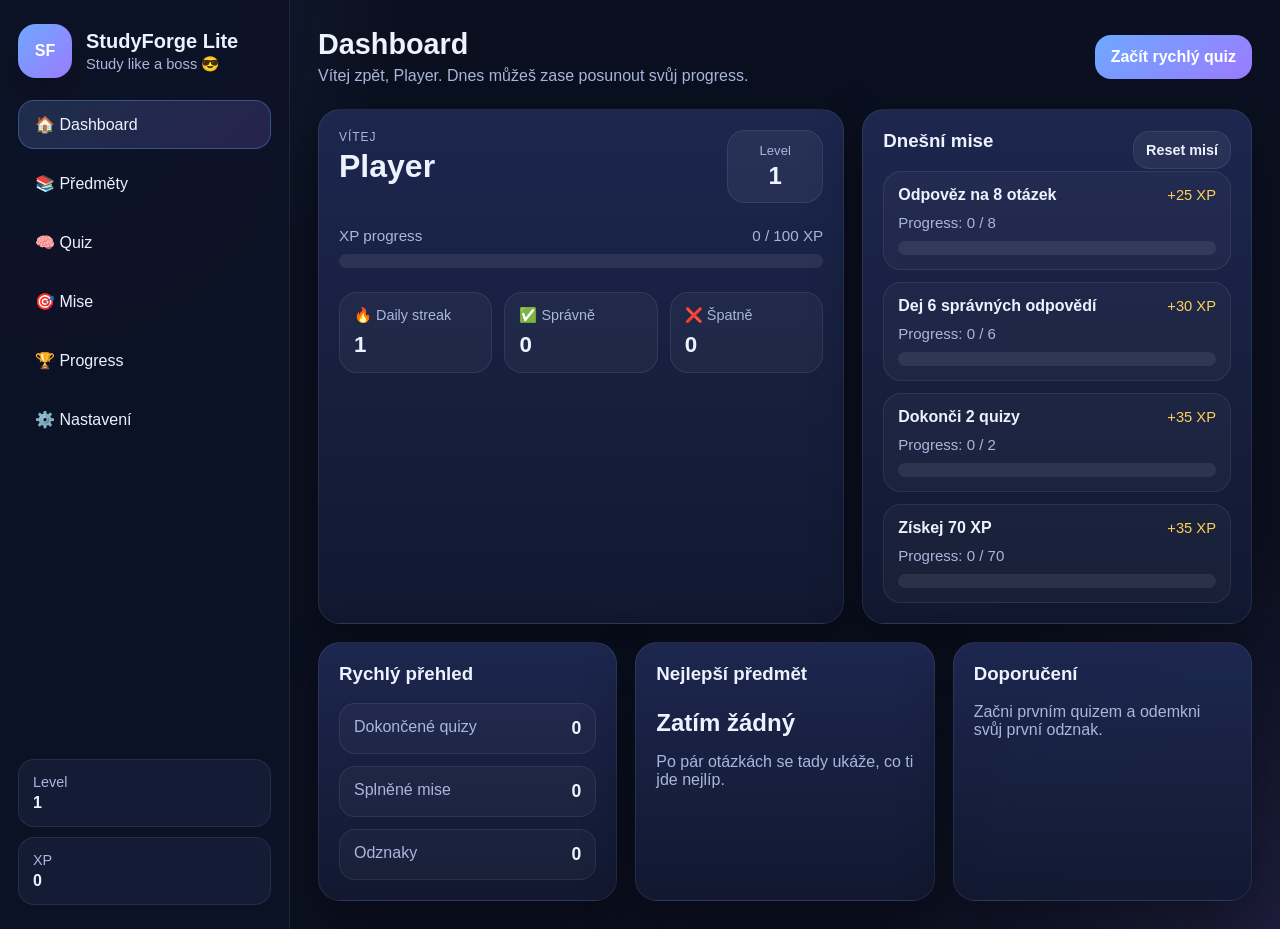
==== index.html @ 45f1885d "Rename index5.html to index.html" ====
<!DOCTYPE html>
<html lang="cs">
<head>
  <meta charset="UTF-8" />
  <meta name="viewport" content="width=device-width, initial-scale=1.0" />
  <title>StudyForge Lite</title>
  <link rel="stylesheet" href="style.css" />
</head>
<body>
  <div class="app">
    <aside class="sidebar">
      <div class="brand">
        <div class="brand-logo">SF</div>
        <div>
          <h1>StudyForge Lite</h1>
          <p>Study like a boss 😎</p>
        </div>
      </div>

      <nav class="nav">
        <button class="nav-btn active" data-section="dashboard">🏠 Dashboard</button>
        <button class="nav-btn" data-section="subjects">📚 Předměty</button>
        <button class="nav-btn" data-section="quiz">🧠 Quiz</button>
        <button class="nav-btn" data-section="missions">🎯 Mise</button>
        <button class="nav-btn" data-section="progress">🏆 Progress</button>
        <button class="nav-btn" data-section="settings">⚙️ Nastavení</button>
      </nav>

      <div class="sidebar-footer">
        <div class="mini-stat">
          <span>Level</span>
          <strong id="sidebarLevel">1</strong>
        </div>
        <div class="mini-stat">
          <span>XP</span>
          <strong id="sidebarXP">0</strong>
        </div>
      </div>
    </aside>

    <main class="main">
      <header class="topbar">
        <div>
          <h2 id="pageTitle">Dashboard</h2>
          <p id="topGreeting">Vítej zpět.</p>
        </div>
        <button id="quickStartBtn" class="primary-btn">Začít rychlý quiz</button>
      </header>

      <!-- DASHBOARD -->
      <section class="section active" id="dashboard">
        <div class="grid two">
          <div class="card hero-card">
            <div class="hero-head">
              <div>
                <p class="eyebrow">Vítej</p>
                <h3 id="welcomeName">Player</h3>
              </div>
              <div class="level-badge">
                <span>Level</span>
                <strong id="dashboardLevel">1</strong>
              </div>
            </div>

            <div class="xp-box">
              <div class="xp-label-row">
                <span>XP progress</span>
                <span id="xpProgressText">0 / 100 XP</span>
              </div>
              <div class="progress-bar">
                <div id="xpBar" class="progress-fill"></div>
              </div>
            </div>

            <div class="hero-stats">
              <div class="stat-box">
                <span>🔥 Daily streak</span>
                <strong id="dashboardStreak">0</strong>
              </div>
              <div class="stat-box">
                <span>✅ Správně</span>
                <strong id="dashboardCorrect">0</strong>
              </div>
              <div class="stat-box">
                <span>❌ Špatně</span>
                <strong id="dashboardWrong">0</strong>
              </div>
            </div>
          </div>

          <div class="card">
            <div class="card-head">
              <h3>Dnešní mise</h3>
              <button id="resetMissionsBtn" class="ghost-btn small-btn">Reset misí</button>
            </div>
            <div id="dashboardMissions" class="mission-list"></div>
          </div>
        </div>

        <div class="grid three">
          <div class="card">
            <h3>Rychlý přehled</h3>
            <div class="summary-list">
              <div class="summary-item">
                <span>Dokončené quizy</span>
                <strong id="dashboardQuizzes">0</strong>
              </div>
              <div class="summary-item">
                <span>Splněné mise</span>
                <strong id="dashboardCompletedMissions">0</strong>
              </div>
              <div class="summary-item">
                <span>Odznaky</span>
                <strong id="dashboardBadges">0</strong>
              </div>
            </div>
          </div>

          <div class="card">
            <h3>Nejlepší předmět</h3>
            <p class="big-text" id="bestSubject">Zatím žádný</p>
            <p class="muted">Po pár otázkách se tady ukáže, co ti jde nejlíp.</p>
          </div>

          <div class="card">
            <h3>Doporučení</h3>
            <p id="dashboardTip" class="muted">
              Začni krátkým quizem a získej první XP.
            </p>
          </div>
        </div>
      </section>

      <!-- SUBJECTS -->
      <section class="section" id="subjects">
        <div class="section-head">
          <h3>Předměty</h3>
          <p>Vyber si oblast a spusť quiz.</p>
        </div>

        <div class="subjects-grid">
          <div class="subject-card">
            <div class="subject-top">
              <span class="subject-icon">➗</span>
              <h4>Matematika</h4>
            </div>
            <p>Rovnice, procenta, mocniny, odmocniny a logické úlohy.</p>
            <div class="subject-stats">
              <span>Správně: <strong id="mathCorrect">0</strong></span>
              <span>Špatně: <strong id="mathWrong">0</strong></span>
            </div>
            <button class="primary-btn subject-start" data-subject="math">Start</button>
          </div>

          <div class="subject-card">
            <div class="subject-top">
              <span class="subject-icon">🇬🇧</span>
              <h4>Angličtina</h4>
            </div>
            <p>Časy, gramatika, porovnávání, modal verbs a slovní zásoba.</p>
            <div class="subject-stats">
              <span>Správně: <strong id="englishCorrect">0</strong></span>
              <span>Špatně: <strong id="englishWrong">0</strong></span>
            </div>
            <button class="primary-btn subject-start" data-subject="english">Start</button>
          </div>

          <div class="subject-card">
            <div class="subject-top">
              <span class="subject-icon">🇨🇿</span>
              <h4>Čeština</h4>
            </div>
            <p>Větné členy, pravopis, slovní druhy, souvětí a mluvnice.</p>
            <div class="subject-stats">
              <span>Správně: <strong id="czechCorrect">0</strong></span>
              <span>Špatně: <strong id="czechWrong">0</strong></span>
            </div>
            <button class="primary-btn subject-start" data-subject="czech">Start</button>
          </div>

          <div class="subject-card">
            <div class="subject-top">
              <span class="subject-icon">✨</span>
              <h4>Vlastní</h4>
            </div>
            <p>Mix otázek z přírodopisu, dějepisu, zeměpisu a fyziky.</p>
            <div class="subject-stats">
              <span>Správně: <strong id="customCorrect">0</strong></span>
              <span>Špatně: <strong id="customWrong">0</strong></span>
            </div>
            <button class="primary-btn subject-start" data-subject="custom">Start</button>
          </div>
        </div>
      </section>

      <!-- QUIZ -->
      <section class="section" id="quiz">
        <div class="section-head">
          <h3>Quiz</h3>
          <p id="quizSubtitle">Vyber si předmět a začni.</p>
        </div>

        <div class="grid two">
          <div class="card quiz-card">
            <div class="quiz-meta">
              <span id="quizSubjectLabel">Předmět: —</span>
              <span id="quizQuestionCounter">Otázka: 0 / 0</span>
            </div>

            <h3 id="quizQuestion">Klikni na některý předmět pro spuštění quizu.</h3>

            <div id="answers" class="answers"></div>

            <div class="quiz-actions">
              <button id="nextQuestionBtn" class="ghost-btn" disabled>Další otázka</button>
              <button id="stopQuizBtn" class="danger-btn">Ukončit quiz</button>
            </div>

            <div id="quizFeedback" class="quiz-feedback"></div>
          </div>

          <div class="card">
            <h3>Aktuální quiz</h3>
            <div class="summary-list">
              <div class="summary-item">
                <span>Správně v tomto quizu</span>
                <strong id="currentQuizCorrect">0</strong>
              </div>
              <div class="summary-item">
                <span>Špatně v tomto quizu</span>
                <strong id="currentQuizWrong">0</strong>
              </div>
              <div class="summary-item">
                <span>Získané XP</span>
                <strong id="currentQuizXP">0</strong>
              </div>
            </div>
            <p class="muted">
              Správná odpověď = 10 XP. Za dokončení quizu dostaneš bonus 20 XP.
            </p>
          </div>
        </div>
      </section>

      <!-- MISSIONS -->
      <section class="section" id="missions">
        <div class="section-head">
          <h3>Denní mise</h3>
          <p>Mise se sledují automaticky.</p>
        </div>

        <div class="card">
          <div id="missionsList" class="mission-list"></div>
        </div>
      </section>

      <!-- PROGRESS -->
      <section class="section" id="progress">
        <div class="section-head">
          <h3>Progress</h3>
          <p>Přehled tvého výkonu.</p>
        </div>

        <div class="grid two">
          <div class="card">
            <h3>Statistiky</h3>
            <div class="summary-list">
              <div class="summary-item">
                <span>Celkové XP</span>
                <strong id="progressXP">0</strong>
              </div>
              <div class="summary-item">
                <span>Level</span>
                <strong id="progressLevel">1</strong>
              </div>
              <div class="summary-item">
                <span>Daily streak</span>
                <strong id="progressStreak">0</strong>
              </div>
              <div class="summary-item">
                <span>Dokončené quizy</span>
                <strong id="progressQuizzes">0</strong>
              </div>
              <div class="summary-item">
                <span>Správné odpovědi</span>
                <strong id="progressCorrect">0</strong>
              </div>
              <div class="summary-item">
                <span>Špatné odpovědi</span>
                <strong id="progressWrong">0</strong>
              </div>
            </div>
          </div>

          <div class="card">
            <h3>Odznaky</h3>
            <div id="badgesList" class="badges-list"></div>
          </div>
        </div>
      </section>

      <!-- SETTINGS -->
      <section class="section" id="settings">
        <div class="section-head">
          <h3>Nastavení</h3>
          <p>Základní úpravy profilu a dat.</p>
        </div>

        <div class="grid two">
          <div class="card">
            <h3>Profil</h3>
            <label class="field-label" for="usernameInput">Jméno</label>
            <input id="usernameInput" class="text-input" type="text" placeholder="Tvoje jméno" />
            <button id="saveNameBtn" class="primary-btn">Uložit jméno</button>
          </div>

          <div class="card">
            <h3>Data</h3>
            <p class="muted">Pozor: reset smaže uložený progress.</p>
            <button id="resetDataBtn" class="danger-btn">Resetovat vše</button>
          </div>
        </div>
      </section>
    </main>
  </div>

  <script src="script.js"></script>
</body>
</html>
---- style.css ----
:root {
  --bg: #0b1020;
  --panel: #141b34;
  --panel-2: #1a2345;
  --panel-3: #212d59;
  --line: rgba(255, 255, 255, 0.08);
  --text: #edf2ff;
  --muted: #aab6dd;
  --accent: #6ea8ff;
  --accent-2: #9b7bff;
  --success: #45d483;
  --danger: #ff6d7a;
  --warning: #ffcf5a;
  --shadow: 0 18px 50px rgba(0, 0, 0, 0.35);
  --radius: 22px;
}

* {
  box-sizing: border-box;
}

html,
body {
  margin: 0;
  padding: 0;
  background:
    radial-gradient(circle at top left, rgba(110, 168, 255, 0.14), transparent 25%),
    radial-gradient(circle at bottom right, rgba(155, 123, 255, 0.12), transparent 25%),
    var(--bg);
  color: var(--text);
  font-family: Inter, Arial, sans-serif;
  min-height: 100%;
}

body {
  min-height: 100vh;
}

button,
input {
  font: inherit;
}

.app {
  display: grid;
  grid-template-columns: 290px 1fr;
  min-height: 100vh;
}

.sidebar {
  border-right: 1px solid var(--line);
  background: rgba(14, 19, 38, 0.92);
  backdrop-filter: blur(10px);
  padding: 24px 18px;
  display: flex;
  flex-direction: column;
  gap: 22px;
}

.brand {
  display: flex;
  align-items: center;
  gap: 14px;
}

.brand-logo {
  width: 54px;
  height: 54px;
  border-radius: 18px;
  display: grid;
  place-items: center;
  font-weight: 800;
  background: linear-gradient(135deg, var(--accent), var(--accent-2));
  color: white;
  box-shadow: var(--shadow);
}

.brand h1 {
  margin: 0;
  font-size: 1.25rem;
}

.brand p {
  margin: 2px 0 0;
  color: var(--muted);
  font-size: 0.92rem;
}

.nav {
  display: flex;
  flex-direction: column;
  gap: 10px;
}

.nav-btn {
  width: 100%;
  border: 1px solid transparent;
  background: transparent;
  color: var(--text);
  text-align: left;
  padding: 14px 16px;
  border-radius: 16px;
  cursor: pointer;
  transition: 0.2s ease;
}

.nav-btn:hover {
  background: rgba(255, 255, 255, 0.05);
}

.nav-btn.active {
  background: linear-gradient(135deg, rgba(110, 168, 255, 0.18), rgba(155, 123, 255, 0.18));
  border-color: rgba(110, 168, 255, 0.32);
}

.sidebar-footer {
  margin-top: auto;
  display: grid;
  gap: 10px;
}

.mini-stat {
  background: var(--panel);
  border: 1px solid var(--line);
  border-radius: 16px;
  padding: 14px;
}

.mini-stat span {
  display: block;
  color: var(--muted);
  font-size: 0.9rem;
  margin-bottom: 4px;
}

.main {
  padding: 28px;
}

.topbar {
  display: flex;
  align-items: center;
  justify-content: space-between;
  gap: 20px;
  margin-bottom: 24px;
}

.topbar h2 {
  margin: 0;
  font-size: 1.8rem;
}

.topbar p {
  margin: 6px 0 0;
  color: var(--muted);
}

.section {
  display: none;
}

.section.active {
  display: block;
}

.grid {
  display: grid;
  gap: 18px;
}

.grid.two {
  grid-template-columns: 1.35fr 1fr;
}

.grid.three {
  grid-template-columns: repeat(3, 1fr);
  margin-top: 18px;
}

.card {
  background: linear-gradient(180deg, rgba(30, 41, 82, 0.95), rgba(18, 25, 49, 0.95));
  border: 1px solid var(--line);
  border-radius: var(--radius);
  box-shadow: var(--shadow);
  padding: 20px;
}

.card h3,
.card h4 {
  margin-top: 0;
}

.hero-card {
  min-height: 255px;
}

.hero-head {
  display: flex;
  align-items: flex-start;
  justify-content: space-between;
  gap: 15px;
}

.eyebrow {
  margin: 0 0 4px;
  color: var(--muted);
  text-transform: uppercase;
  letter-spacing: 0.08em;
  font-size: 0.75rem;
}

.hero-head h3 {
  margin: 0;
  font-size: 2rem;
}

.level-badge {
  background: rgba(255, 255, 255, 0.05);
  border: 1px solid var(--line);
  border-radius: 18px;
  padding: 12px 16px;
  min-width: 96px;
  text-align: center;
}

.level-badge span {
  display: block;
  color: var(--muted);
  font-size: 0.82rem;
}

.level-badge strong {
  display: block;
  margin-top: 4px;
  font-size: 1.5rem;
}

.xp-box {
  margin-top: 24px;
}

.xp-label-row {
  display: flex;
  justify-content: space-between;
  gap: 14px;
  margin-bottom: 10px;
  color: var(--muted);
  font-size: 0.95rem;
}

.progress-bar {
  width: 100%;
  height: 14px;
  background: rgba(255, 255, 255, 0.08);
  border-radius: 999px;
  overflow: hidden;
}

.progress-fill {
  height: 100%;
  width: 0%;
  border-radius: inherit;
  background: linear-gradient(90deg, var(--accent), var(--accent-2));
  transition: width 0.25s ease;
}

.hero-stats {
  display: grid;
  grid-template-columns: repeat(3, 1fr);
  gap: 12px;
  margin-top: 24px;
}

.stat-box {
  background: rgba(255, 255, 255, 0.04);
  border: 1px solid var(--line);
  border-radius: 18px;
  padding: 14px;
}

.stat-box span {
  display: block;
  color: var(--muted);
  font-size: 0.9rem;
  margin-bottom: 8px;
}

.stat-box strong {
  font-size: 1.4rem;
}

.card-head,
.section-head {
  display: flex;
  justify-content: space-between;
  align-items: center;
  gap: 14px;
}

.section-head {
  margin-bottom: 18px;
}

.section-head h3 {
  margin: 0;
  font-size: 1.45rem;
}

.section-head p {
  margin: 0;
  color: var(--muted);
}

.summary-list {
  display: grid;
  gap: 12px;
}

.summary-item {
  display: flex;
  justify-content: space-between;
  gap: 12px;
  border: 1px solid var(--line);
  background: rgba(255, 255, 255, 0.03);
  border-radius: 16px;
  padding: 14px;
}

.summary-item span {
  color: var(--muted);
}

.summary-item strong {
  font-size: 1.1rem;
}

.subjects-grid {
  display: grid;
  grid-template-columns: repeat(2, 1fr);
  gap: 18px;
}

.subject-card {
  background: linear-gradient(180deg, rgba(30, 41, 82, 0.95), rgba(18, 25, 49, 0.95));
  border: 1px solid var(--line);
  border-radius: var(--radius);
  box-shadow: var(--shadow);
  padding: 20px;
}

.subject-top {
  display: flex;
  align-items: center;
  gap: 12px;
}

.subject-icon {
  width: 48px;
  height: 48px;
  border-radius: 16px;
  display: grid;
  place-items: center;
  background: rgba(255, 255, 255, 0.07);
  font-size: 1.4rem;
}

.subject-card p {
  color: var(--muted);
}

.subject-stats {
  display: flex;
  justify-content: space-between;
  gap: 12px;
  color: var(--muted);
  margin: 16px 0;
  font-size: 0.95rem;
}

.primary-btn,
.ghost-btn,
.danger-btn {
  border: none;
  border-radius: 16px;
  padding: 13px 16px;
  cursor: pointer;
  transition: 0.2s ease;
  font-weight: 700;
}

.primary-btn {
  background: linear-gradient(135deg, var(--accent), var(--accent-2));
  color: white;
}

.primary-btn:hover {
  transform: translateY(-1px);
  opacity: 0.95;
}

.ghost-btn {
  background: rgba(255, 255, 255, 0.06);
  color: var(--text);
  border: 1px solid var(--line);
}

.ghost-btn:hover {
  background: rgba(255, 255, 255, 0.09);
}

.danger-btn {
  background: rgba(255, 109, 122, 0.12);
  color: #ffd9dd;
  border: 1px solid rgba(255, 109, 122, 0.28);
}

.danger-btn:hover {
  background: rgba(255, 109, 122, 0.18);
}

.small-btn {
  padding: 10px 12px;
  font-size: 0.9rem;
}

.quiz-card {
  min-height: 420px;
}

.quiz-meta {
  display: flex;
  justify-content: space-between;
  gap: 12px;
  color: var(--muted);
  margin-bottom: 20px;
  font-size: 0.95rem;
}

.answers {
  display: grid;
  gap: 12px;
  margin-top: 22px;
}

.answer-btn {
  width: 100%;
  text-align: left;
  padding: 15px 16px;
  border-radius: 16px;
  border: 1px solid var(--line);
  background: rgba(255, 255, 255, 0.04);
  color: var(--text);
  cursor: pointer;
  transition: 0.2s ease;
}

.answer-btn:hover:not(:disabled) {
  background: rgba(255, 255, 255, 0.08);
}

.answer-btn.correct {
  border-color: rgba(69, 212, 131, 0.5);
  background: rgba(69, 212, 131, 0.14);
}

.answer-btn.wrong {
  border-color: rgba(255, 109, 122, 0.45);
  background: rgba(255, 109, 122, 0.14);
}

.answer-btn:disabled {
  cursor: default;
  opacity: 0.9;
}

.quiz-actions {
  display: flex;
  gap: 12px;
  margin-top: 22px;
}

.quiz-feedback {
  min-height: 24px;
  margin-top: 14px;
  font-weight: 700;
}

.quiz-feedback.good {
  color: var(--success);
}

.quiz-feedback.bad {
  color: var(--danger);
}

.mission-list {
  display: grid;
  gap: 12px;
}

.mission-item {
  border: 1px solid var(--line);
  background: rgba(255, 255, 255, 0.03);
  border-radius: 18px;
  padding: 14px;
}

.mission-top {
  display: flex;
  align-items: center;
  justify-content: space-between;
  gap: 12px;
}

.mission-title {
  font-weight: 700;
}

.mission-reward {
  color: var(--warning);
  font-size: 0.92rem;
}

.mission-progress {
  margin-top: 10px;
  color: var(--muted);
  font-size: 0.94rem;
}

.mission-item.completed {
  border-color: rgba(69, 212, 131, 0.4);
  background: rgba(69, 212, 131, 0.08);
}

.badges-list {
  display: flex;
  flex-wrap: wrap;
  gap: 12px;
}

.badge-pill {
  border: 1px solid var(--line);
  border-radius: 999px;
  padding: 12px 16px;
  background: rgba(255, 255, 255, 0.05);
}

.badge-pill.empty {
  color: var(--muted);
}

.field-label {
  display: block;
  margin-bottom: 8px;
  color: var(--muted);
}

.text-input {
  width: 100%;
  background: rgba(255, 255, 255, 0.05);
  color: var(--text);
  border: 1px solid var(--line);
  border-radius: 16px;
  padding: 14px 15px;
  margin-bottom: 14px;
  outline: none;
}

.text-input:focus {
  border-color: rgba(110, 168, 255, 0.45);
}

.big-text {
  font-size: 1.5rem;
  font-weight: 800;
  margin-bottom: 8px;
}

.muted {
  color: var(--muted);
}

@media (max-width: 1100px) {
  .app {
    grid-template-columns: 1fr;
  }

  .sidebar {
    border-right: none;
    border-bottom: 1px solid var(--line);
  }

  .grid.two,
  .grid.three,
  .subjects-grid {
    grid-template-columns: 1fr;
  }
}

@media (max-width: 700px) {
  .main {
    padding: 18px;
  }

  .topbar,
  .section-head,
  .hero-head,
  .hero-stats,
  .quiz-meta,
  .quiz-actions {
    display: grid;
  }

  .hero-stats {
    grid-template-columns: 1fr;
  }
}
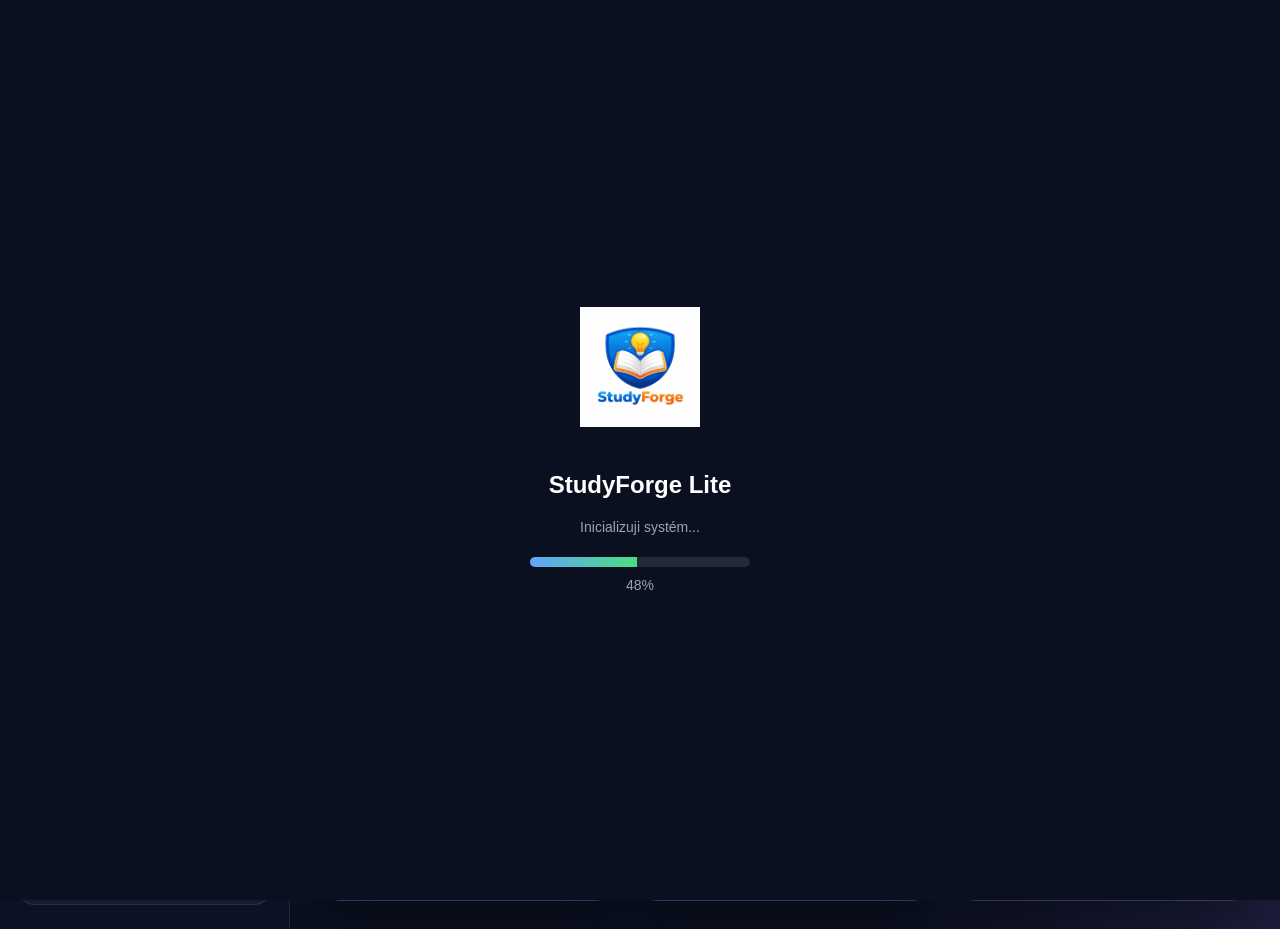
==== commit f0fb6382: "Update index.html" ====
--- a/index.html
+++ b/index.html
@@ -4,6 +4,12 @@
   <meta charset="UTF-8" />
   <meta name="viewport" content="width=device-width, initial-scale=1.0" />
   <title>StudyForge Lite</title>
+
+  <link rel="manifest" href="manifest.json">
+<meta name="theme-color" content="#6ea8ff">
+<link rel="icon" type="image/png" href="icon-192.png">
+<link rel="apple-touch-icon" href="icon-192.png">
+  
   <link rel="stylesheet" href="style.css" />
 </head>
 <body>
@@ -154,7 +160,7 @@
 
           <div class="subject-card">
             <div class="subject-top">
-              <span class="subject-icon">🇬🇧</span>
+              <span class="subject-icon">AJ</span>
               <h4>Angličtina</h4>
             </div>
             <p>Časy, gramatika, porovnávání, modal verbs a slovní zásoba.</p>
@@ -163,6 +169,19 @@
               <span>Špatně: <strong id="englishWrong">0</strong></span>
             </div>
             <button class="primary-btn subject-start" data-subject="english">Start</button>
+          </div>
+
+          <div class="subject-card">
+            <div class="subject-top">
+              <span class="subject-icon">🇩🇪</span>
+              <h4>Němčina</h4>
+            </div>
+            <p>Slovíčka, věty a orientace ve městě.</p>
+            <div class="subject-stats">
+              <span>Správně: <strong id="germanCorrect">0</strong></span>
+               <span>Špatně: <strong id="germanWrong">0</strong></span>
+            </div>
+            <button class="primary-btn subject-start" data-subject="german">Start</button>
           </div>
 
           <div class="subject-card">
@@ -312,6 +331,13 @@
             <label class="field-label" for="usernameInput">Jméno</label>
             <input id="usernameInput" class="text-input" type="text" placeholder="Tvoje jméno" />
             <button id="saveNameBtn" class="primary-btn">Uložit jméno</button>
+            <label class="field-label">Barva pozadí</label>
+            <select id="bgThemeSelect" class="text-input">
+            <option value="auto">Automatická</option>
+            <option value="dark">Černá</option>
+            <option value="light">Bílá</option>
+            <option value="turquoise">Tyrkysová</option>
+            </select>
           </div>
 
           <div class="card">
@@ -324,6 +350,18 @@
     </main>
   </div>
 
+  <script src="loading.js"></script>
   <script src="script.js"></script>
+
+<script>
+  if ("serviceWorker" in navigator) {
+    window.addEventListener("load", () => {
+      navigator.serviceWorker.register("./sw.js")
+        .then(() => console.log("Service Worker registered"))
+        .catch((err) => console.error("SW registration failed:", err));
+    });
+  }
+</script>
+  
 </body>
 </html>
--- a/style.css
+++ b/style.css
@@ -615,3 +615,114 @@
     grid-template-columns: 1fr;
   }
 }
+
+/* =========================
+   🔥 LOADING SCREEN
+========================= */
+
+#appLoader {
+  position: fixed;
+  top: 0;
+  left: 0;
+  width: 100%;
+  height: 100%;
+  background: #0b1020;
+  display: flex;
+  align-items: center;
+  justify-content: center;
+  z-index: 9999;
+}
+
+.loader-content {
+  text-align: center;
+  color: white;
+  font-family: 'Segoe UI', sans-serif;
+}
+
+.loader-icon {
+  width: 120px;
+  margin-bottom: 20px;
+  animation: breatheRotate 4s ease-in-out infinite;
+}
+
+.loader-bar {
+  width: 220px;
+  height: 10px;
+  background: rgba(255,255,255,0.1);
+  border-radius: 999px;
+  overflow: hidden;
+  margin: 20px auto 0;
+}
+
+.loader-fill {
+  height: 100%;
+  width: 0%;
+  background: linear-gradient(90deg, #60a5fa, #4ade80);
+  transition: width 0.3s ease;
+}
+
+#appLoader.hide {
+  opacity: 0;
+  transition: opacity 0.5s ease;
+}
+
+/* 🔥 ANIMACE */
+
+@keyframes breatheRotate {
+  0% {
+    transform: scale(1) rotate(0deg);
+  }
+
+  25% {
+    transform: scale(1.1) rotate(90deg);
+  }
+
+  50% {
+    transform: scale(1.15) rotate(180deg);
+  }
+
+  75% {
+    transform: scale(1.1) rotate(270deg);
+  }
+
+  100% {
+    transform: scale(1) rotate(360deg);
+  }
+}
+
+.loader-percent {
+  margin-top: 10px;
+  font-size: 14px;
+  color: #9ca3af;
+}
+
+#loadingText {
+  margin-top: 10px;
+  font-size: 14px;
+  color: #9ca3af;
+  min-height: 18px;
+}
+
+/* 🎨 THEMES */
+
+body.theme-dark {
+  background: #000;
+}
+
+body.theme-light {
+  background: #ffffff;
+  color: #000;
+}
+
+body.theme-turquoise {
+  background: linear-gradient(160deg, #00c9ff, #92fe9d);
+}
+
+/* optional lepší kontrast */
+body.theme-light .quiz-container {
+  background: #f5f5f5;
+}
+
+body.theme-dark .quiz-container {
+  background: #111;
+}
